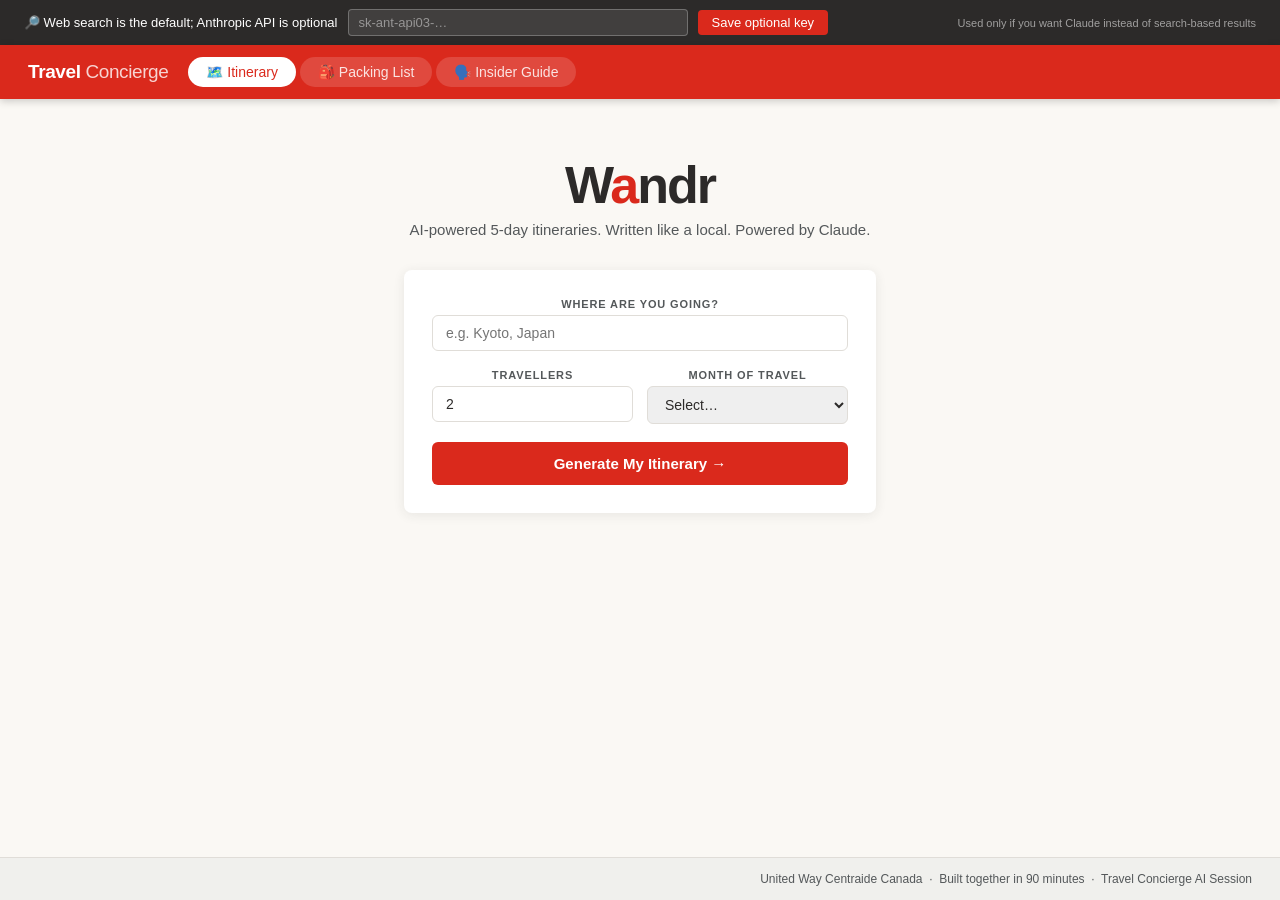
==== index.html @ 37e3bc41 "Add files via upload" ====
<!DOCTYPE html>
<html lang="en">
<head>
<meta charset="UTF-8">
<meta name="viewport" content="width=device-width, initial-scale=1.0">
<title>Travel Concierge MVP</title>
<style>
*,*::before,*::after{box-sizing:border-box;margin:0;padding:0}
:root{
  --red:#DA291C;--red-dk:#b8200f;--black:#2C2A29;--grey:#54585A;
  --grey-lt:#f0f0ed;--blue:#007CBA;--green:#45A041;--bg:#faf8f4;
  --shadow:0 2px 12px rgba(44,42,41,.09);--r:8px;
}
body{font-family:Arial,sans-serif;background:var(--bg);color:var(--black);min-height:100vh;display:flex;flex-direction:column}

/* ── API banner ── */
#api-banner{background:#2C2A29;color:#fff;padding:9px 24px;display:flex;align-items:center;gap:10px;font-size:13px;flex-wrap:wrap}
#api-banner input{flex:1;max-width:340px;padding:5px 10px;border:1px solid rgba(255,255,255,.25);border-radius:4px;background:rgba(255,255,255,.1);color:#fff;font-size:13px}
#api-banner input::placeholder{color:rgba(255,255,255,.45)}
#api-banner button{padding:5px 14px;background:var(--red);color:#fff;border:none;border-radius:4px;cursor:pointer;font-size:13px}
#api-key-status{font-size:12px}.ok{color:#4ade80}.err{color:#f87171}
.api-note{margin-left:auto;opacity:.55;font-size:11px}

/* ── Header / main nav ── */
header{background:var(--red);color:#fff;padding:0 28px;display:flex;align-items:center;gap:20px;height:54px;position:sticky;top:0;z-index:100;box-shadow:0 2px 8px rgba(0,0,0,.2)}
.logo{font-size:19px;font-weight:700;letter-spacing:-.4px;white-space:nowrap}
.logo span{font-weight:300;opacity:.8}
nav{display:flex;gap:4px;flex:1}
.tab-btn{padding:7px 18px;border:none;border-radius:18px;background:rgba(255,255,255,.15);color:rgba(255,255,255,.85);cursor:pointer;font-size:14px;font-family:Arial,sans-serif;font-weight:500;transition:background .15s,color .15s}
.tab-btn:hover{background:rgba(255,255,255,.25)}
.tab-btn.active{background:#fff;color:var(--red)}
main{flex:1}
.tab-panel{display:none}.tab-panel.active{display:block}

/* ── Shared form elements ── */
.form-card{background:#fff;border-radius:var(--r);padding:28px;box-shadow:var(--shadow)}
.f-row{margin-bottom:18px}
.f-row label,.f-lbl{display:block;font-weight:700;font-size:11px;text-transform:uppercase;letter-spacing:.08em;color:var(--grey);margin-bottom:5px}
.f-row input,.f-row select,input.fi,select.fi{width:100%;padding:9px 13px;border:1.5px solid #e0ddd8;border-radius:6px;font-size:14px;font-family:Arial,sans-serif;color:var(--black);outline:none;transition:border-color .15s}
.f-row input:focus,.f-row select:focus,input.fi:focus,select.fi:focus{border-color:var(--red)}
.f-inline{display:grid;grid-template-columns:1fr 1fr;gap:14px;margin-bottom:18px}
.btn-primary{width:100%;padding:13px;background:var(--red);color:#fff;border:none;border-radius:6px;font-size:15px;font-weight:700;font-family:Arial,sans-serif;cursor:pointer;transition:background .15s}
.btn-primary:hover{background:var(--red-dk)}.btn-primary:disabled{background:#ccc;cursor:not-allowed}
.btn-sec{padding:8px 16px;background:none;border:1.5px solid var(--red);color:var(--red);border-radius:6px;font-size:13px;font-family:Arial,sans-serif;cursor:pointer;font-weight:700;transition:all .15s}
.btn-sec:hover{background:var(--red);color:#fff}
.section-lbl{font-size:11px;font-weight:700;text-transform:uppercase;letter-spacing:.12em;color:var(--red);border-bottom:2px solid var(--red);padding-bottom:5px;margin:22px 0 14px}

/* loading / error */
.loading{display:flex;align-items:center;gap:12px;padding:36px 32px;color:var(--grey);font-size:15px}
.spinner{width:24px;height:24px;border:3px solid var(--grey-lt);border-top-color:var(--red);border-radius:50%;animation:spin .75s linear infinite;flex-shrink:0}
@keyframes spin{to{transform:rotate(360deg)}}
.err-box{border-left:4px solid var(--red);background:#fff5f5;border-radius:0 6px 6px 0;padding:14px 18px;color:var(--red);font-size:13px;margin:16px}

/* ══════════════════════
   TAB 1 – ITINERARY
══════════════════════ */
.wandr-land{max-width:520px;margin:56px auto;padding:0 24px;text-align:center}
.wandr-land h1{font-size:52px;font-weight:700;letter-spacing:-2px;margin-bottom:6px}
.wandr-land h1 span{color:var(--red)}
.wandr-land p{color:var(--grey);font-size:15px;margin-bottom:32px}

.res-header{background:var(--black);color:#fff;padding:28px 32px;text-align:center}
.res-header h2{font-size:34px;font-weight:700;margin-bottom:4px}
.res-header p{color:rgba(255,255,255,.65);font-size:14px}
.pills{display:flex;gap:8px;justify-content:center;margin-top:10px;flex-wrap:wrap}
.pill{padding:4px 12px;background:rgba(255,255,255,.15);border-radius:18px;font-size:12px;color:rgba(255,255,255,.85)}
.media-strip{display:grid;grid-template-columns:repeat(3,1fr);gap:10px;padding:16px 28px;background:#fff;border-bottom:1px solid var(--grey-lt)}
.media-card{position:relative;overflow:hidden;border-radius:12px;min-height:170px;background:#d7d3cb;box-shadow:var(--shadow)}
.media-card.tall{min-height:220px}
.media-card img{width:100%;height:100%;object-fit:cover;display:block;filter:saturate(1.03) contrast(1.02)}
.media-caption{position:absolute;left:0;right:0;bottom:0;padding:10px 12px;font-size:12px;font-weight:700;color:#fff;background:linear-gradient(180deg,transparent,rgba(0,0,0,.72))}
.pk-media{margin-bottom:16px;border-radius:var(--r);overflow:hidden;box-shadow:var(--shadow);background:#d7d3cb}
.pk-media img{width:100%;height:220px;object-fit:cover;display:block}
.pk-media .media-caption{position:static;background:var(--black);color:#fff}

.sub-nav{background:#fff;border-bottom:2px solid var(--grey-lt);padding:0 28px;display:flex;gap:0;overflow-x:auto}
.sub-btn{padding:13px 18px;border:none;border-bottom:3px solid transparent;background:none;color:var(--grey);font-size:13px;font-family:Arial,sans-serif;font-weight:500;cursor:pointer;transition:color .15s,border-color .15s;margin-bottom:-2px;white-space:nowrap}
.sub-btn:hover{color:var(--black)}.sub-btn.active{color:var(--red);border-bottom-color:var(--red);font-weight:700}
.sub-panel{display:none;padding:28px;max-width:880px;margin:0 auto}.sub-panel.active{display:block}

/* accordion */
.day-card{background:#fff;border-radius:var(--r);box-shadow:var(--shadow);margin-bottom:14px;overflow:hidden}
.day-hdr{padding:14px 18px;display:flex;align-items:center;gap:10px;cursor:pointer;background:#fff;border:none;width:100%;text-align:left;font-family:Arial,sans-serif}
.day-hdr:hover{background:var(--bg)}
.day-badge{background:var(--red);color:#fff;border-radius:18px;padding:2px 11px;font-size:11px;font-weight:700}
.day-title{font-size:15px;font-weight:700;flex:1}
.chevron{font-size:14px;color:var(--grey);transition:transform .2s}
.chevron.open{transform:rotate(180deg)}
.day-body{display:none;padding:0 18px 18px;border-top:1px solid var(--grey-lt)}.day-body.open{display:block}

.time-block{margin-top:14px}
.time-lbl{font-size:10px;font-weight:700;text-transform:uppercase;letter-spacing:.1em;color:var(--grey);margin-bottom:5px;display:flex;align-items:center;gap:6px}
.time-lbl::after{content:'';flex:1;height:1px;background:var(--grey-lt)}
.time-txt{font-size:13px;line-height:1.55}
.transport-tag{display:inline-block;background:#e8f4fb;color:var(--blue);font-size:11px;border-radius:4px;padding:1px 7px;margin-top:3px}

.gem-box{background:linear-gradient(135deg,#fff8e7,#fff3d0);border-left:4px solid #f59e0b;border-radius:0 6px 6px 0;padding:11px 14px;margin-top:14px;font-size:13px}
.gem-box strong{color:#92400e}

.rest-grid{display:grid;grid-template-columns:repeat(3,1fr);gap:8px;margin-top:14px}
.rest-card{background:var(--bg);border-radius:6px;padding:10px}
.rest-card .rname{font-weight:700;font-size:13px;margin-bottom:3px}
.rest-card a.rname{color:var(--black);text-decoration:none;display:block}
.rest-card a.rname:hover{color:var(--red);text-decoration:underline}
.act-link{color:inherit;text-decoration:none;border-bottom:1px dashed var(--grey)}
.act-link:hover{color:var(--red);border-bottom-color:var(--red)}
.src-link{display:inline-block;font-size:10px;color:var(--blue);margin-top:5px;text-decoration:none;opacity:.8}
.src-link:hover{opacity:1;text-decoration:underline}
.nbhd-link{color:inherit;text-decoration:none}
.nbhd-link:hover{color:var(--red)}
.sources-box{background:var(--grey-lt);border-radius:var(--r);padding:14px 18px;margin-top:18px}
.sources-box h4{font-size:10px;font-weight:700;text-transform:uppercase;letter-spacing:.08em;color:var(--grey);margin-bottom:8px}
.sources-box a{display:block;font-size:12px;color:var(--blue);text-decoration:none;padding:2px 0;white-space:nowrap;overflow:hidden;text-overflow:ellipsis}
.sources-box a:hover{text-decoration:underline}
.rest-card .rtag{color:var(--grey);font-size:11px}
.rest-card .rorder{color:var(--red);font-style:italic;font-size:11px;margin-top:3px}

/* checklist */
.cl-wrap{margin-top:14px}
.prog-bg{background:var(--grey-lt);border-radius:20px;height:7px;margin-bottom:3px}
.prog-bar{background:var(--red);border-radius:20px;height:100%;transition:width .3s}
.prog-lbl{font-size:11px;color:var(--grey);margin-bottom:8px}
.cl-item{display:flex;align-items:center;gap:8px;padding:4px 0;font-size:13px;cursor:pointer}
.cl-item input{accent-color:var(--red);width:14px;height:14px;cursor:pointer;flex-shrink:0}
.cl-item.done span{text-decoration:line-through;color:var(--grey)}

/* route */
.rt-stop{display:flex;gap:14px;margin-bottom:0}
.rt-left{display:flex;flex-direction:column;align-items:center;width:36px}
.rt-dot{width:11px;height:11px;border-radius:50%;background:var(--red);flex-shrink:0}
.rt-line{flex:1;width:2px;background:var(--grey-lt);margin:3px 0}
.rt-body{padding-bottom:18px;flex:1}
.rt-name{font-weight:700;font-size:14px}
.rt-tag{display:inline-flex;align-items:center;gap:4px;font-size:11px;color:var(--blue);background:#e8f4fb;border-radius:4px;padding:2px 7px;margin-top:3px}
.rt-time{font-size:11px;color:var(--grey);margin-top:2px}

/* map placeholder */
.map-ph{background:#e8ecf0;border-radius:var(--r);padding:40px 24px;text-align:center;color:var(--grey);min-height:280px;display:flex;flex-direction:column;align-items:center;justify-content:center;gap:10px}
.map-pins{display:flex;flex-wrap:wrap;gap:7px;justify-content:center;margin-top:14px}
.map-pin{background:#fff;border-radius:6px;padding:5px 11px;font-size:12px;display:flex;align-items:center;gap:5px;box-shadow:0 1px 4px rgba(0,0,0,.1)}
.pin-dot{width:9px;height:9px;border-radius:50%;flex-shrink:0}

/* health */
.h-table{width:100%;border-collapse:collapse;font-size:13px;margin-bottom:18px}
.h-table th{background:var(--black);color:#fff;padding:9px 13px;text-align:left;font-size:11px;text-transform:uppercase;letter-spacing:.07em}
.h-table td{padding:9px 13px;border-bottom:1px solid var(--grey-lt);vertical-align:top}
.h-table tr:nth-child(even) td{background:var(--bg)}
.pbadge{display:inline-block;padding:2px 8px;border-radius:4px;font-size:10px;font-weight:700;text-transform:uppercase}
.p-high{background:#fee2e2;color:var(--red)}.p-medium{background:#fef3c7;color:#92400e}.p-low{background:#dcfce7;color:#166534}
.em-grid{display:grid;grid-template-columns:repeat(3,1fr);gap:10px;margin-bottom:18px}
.em-card{background:#fff;border-radius:var(--r);padding:14px;text-align:center;box-shadow:var(--shadow)}
.em-label{font-size:10px;color:var(--grey);text-transform:uppercase;font-weight:700}
.em-val{font-size:20px;font-weight:700;color:var(--red);margin-top:4px}

/* ══════════════════════
   TAB 2 – PACKING LIST
══════════════════════ */
.pk-layout{display:grid;grid-template-columns:330px 1fr;min-height:calc(100vh - 96px)}
.pk-form{background:#fff;padding:28px 24px;border-right:1px solid var(--grey-lt);overflow-y:auto}
.pk-form h2{font-size:18px;font-weight:700;margin-bottom:22px}
.pk-out{padding:28px;overflow-y:auto;background:var(--bg)}

.chip-grp{display:flex;flex-wrap:wrap;gap:5px;margin-top:5px}
.chip{padding:5px 11px;border:1.5px solid #e0ddd8;border-radius:18px;font-size:12px;cursor:pointer;user-select:none;transition:all .15s;background:#fff;color:var(--black);font-family:Arial,sans-serif}
.chip:hover{border-color:var(--red)}.chip.on{background:var(--red);border-color:var(--red);color:#fff}

.tv-card{background:var(--bg);border-radius:6px;padding:12px;margin-top:8px;position:relative}
.tv-card h4{font-size:12px;font-weight:700;margin-bottom:8px}
.rm-tv{position:absolute;top:8px;right:8px;border:none;background:none;color:var(--grey);cursor:pointer;font-size:15px;line-height:1}
.rm-tv:hover{color:var(--red)}
.p-chips{display:flex;flex-wrap:wrap;gap:4px;margin-top:5px}
.pchip{padding:3px 8px;border:1px solid #e0ddd8;border-radius:12px;font-size:11px;cursor:pointer;background:#fff;font-family:Arial,sans-serif;transition:all .15s}
.pchip.on{background:#e8f4fb;border-color:var(--blue);color:var(--blue)}
.add-tv{width:100%;padding:8px;border:2px dashed #e0ddd8;border-radius:6px;background:none;color:var(--grey);font-size:13px;cursor:pointer;margin-top:8px;font-family:Arial,sans-serif;transition:all .15s}
.add-tv:hover{border-color:var(--red);color:var(--red)}

.pk-summ{background:var(--black);color:#fff;border-radius:var(--r);padding:14px 18px;margin-bottom:16px;font-size:13px}
.pk-actions{display:flex;gap:8px;margin-bottom:16px}

.cat-card{background:#fff;border-radius:var(--r);box-shadow:var(--shadow);margin-bottom:14px;overflow:hidden}
.cat-hdr{padding:11px 15px;background:var(--black);color:#fff;font-size:11px;font-weight:700;text-transform:uppercase;letter-spacing:.07em;display:flex;justify-content:space-between}
.cat-cnt{font-weight:400;opacity:.65}
.cat-body{padding:10px 15px}
.pk-item{display:flex;align-items:center;gap:8px;padding:5px 0;border-bottom:1px solid var(--grey-lt);font-size:13px;cursor:pointer}
.pk-item:last-child{border-bottom:none}
.pk-item input[type=checkbox]{accent-color:var(--red);width:14px;height:14px;cursor:pointer;flex-shrink:0}
.pk-item.done .il{text-decoration:line-through;color:var(--grey)}
.buy-badge{display:inline-block;background:#e8f4fb;color:var(--blue);font-size:10px;border-radius:4px;padding:1px 5px;margin-left:auto;flex-shrink:0}

.df-card{background:linear-gradient(135deg,#fff8e7,#fff3d0);border:1px solid #fbbf24;border-radius:var(--r);padding:18px;margin-bottom:14px}
.df-card h3{color:#92400e;font-size:13px;margin-bottom:10px}
.exp-area{margin-top:18px}
.exp-area textarea{width:100%;padding:12px;border:1px solid #e0ddd8;border-radius:6px;font-family:'Courier New',monospace;font-size:11px;color:var(--black);resize:vertical;min-height:180px;background:var(--bg)}

/* ══════════════════════
   TAB 3 – INSIDER GUIDE
══════════════════════ */
.ins-layout{display:grid;grid-template-columns:300px 1fr;min-height:calc(100vh - 96px)}
.ins-form{background:#fff;padding:28px 22px;border-right:1px solid var(--grey-lt)}
.ins-form h2{font-size:18px;font-weight:700;margin-bottom:20px}
.ins-out{padding:28px;background:var(--bg);overflow-y:auto}

.slider-wrap{margin-bottom:18px}
.slider-wrap label{display:block;font-weight:700;font-size:11px;text-transform:uppercase;letter-spacing:.08em;color:var(--grey);margin-bottom:7px}
.slider-wrap input[type=range]{width:100%;accent-color:var(--red)}
.slider-val{font-size:13px;color:var(--grey);margin-top:3px}

.g-hdr{background:var(--black);color:#fff;border-radius:var(--r) var(--r) 0 0;padding:18px 22px}
.g-hdr h2{font-size:26px;font-weight:700;margin-bottom:7px}
.g-body{background:#fff;border-radius:0 0 var(--r) var(--r);padding:22px;margin-bottom:18px}
.ins-media{display:grid;grid-template-columns:1.15fr .85fr;gap:10px;padding:0 22px 18px;background:var(--black)}
.ins-media .media-card{min-height:140px;box-shadow:none}

.nbhd-card{background:var(--bg);border-left:4px solid var(--red);border-radius:0 6px 6px 0;padding:13px 15px;margin-bottom:10px}
.nbhd-card h4{font-weight:700;font-size:14px;margin-bottom:3px}
.nbhd-card p{font-size:13px;color:var(--grey);line-height:1.5}

.tip-row{display:flex;gap:11px;align-items:flex-start;padding:9px 0;border-bottom:1px solid var(--grey-lt)}
.tip-row:last-child{border-bottom:none}
.tip-num{width:26px;height:26px;background:var(--blue);color:#fff;border-radius:50%;display:flex;align-items:center;justify-content:center;font-size:12px;font-weight:700;flex-shrink:0}
.tip-txt{font-size:13px;line-height:1.5;padding-top:3px}

.dd-grid{display:grid;grid-template-columns:1fr 1fr;gap:14px}
.do-card{background:var(--bg);border-left:4px solid var(--green);border-radius:0 6px 6px 0;padding:14px}
.dont-card{background:var(--bg);border-left:4px solid var(--red);border-radius:0 6px 6px 0;padding:14px}
.do-card h4{color:var(--green);font-size:11px;font-weight:700;text-transform:uppercase;margin-bottom:8px}
.dont-card h4{color:var(--red);font-size:11px;font-weight:700;text-transform:uppercase;margin-bottom:8px}
.do-card li,.dont-card li{font-size:13px;color:var(--black);line-height:1.5;margin-bottom:6px;padding-left:16px;position:relative;list-style:none}
.do-card li::before{content:'✓';position:absolute;left:0;color:var(--green);font-weight:700}
.dont-card li::before{content:'✕';position:absolute;left:0;color:var(--red);font-weight:700}

.ph-table{width:100%;border-collapse:collapse;font-size:13px}
.ph-table thead tr{background:var(--black);color:#fff}
.ph-table th{padding:9px 13px;text-align:left}
.ph-table td{padding:9px 13px;border-bottom:1px solid var(--grey-lt)}
.ph-table tr:nth-child(even) td{background:var(--bg)}
.ph-phrase{font-weight:700}.ph-pron{color:var(--blue);font-style:italic}

.side-cards{display:grid;grid-template-columns:1fr 1fr;gap:14px}
.me-card,.rain-card{background:#fff;border-top:4px solid var(--red);border-radius:0 0 var(--r) var(--r);padding:18px}
.me-card h4,.rain-card h4{font-size:10px;font-weight:700;text-transform:uppercase;color:var(--red);margin-bottom:6px;letter-spacing:.08em}
.me-card h3,.rain-card h3{font-size:15px;font-weight:700;margin-bottom:5px}
.me-card p,.rain-card p{font-size:13px;color:var(--grey);line-height:1.5}

.secret-box{background:linear-gradient(135deg,#fff8e7,#fff3d0);border:2px solid #f59e0b;border-radius:var(--r);padding:18px 22px;margin-bottom:18px}
.secret-box h3{color:#92400e;font-size:12px;font-weight:700;text-transform:uppercase;letter-spacing:.08em;margin-bottom:6px}
.secret-box p{font-size:14px;color:var(--black);line-height:1.5;font-style:italic}

/* ── Footer ── */
footer{background:var(--grey-lt);padding:14px 28px;text-align:right;font-size:12px;color:var(--grey);border-top:1px solid #e0ddd8}

/* ── Print ── */
@media print{
  header,#api-banner,.sub-nav,.pk-form,.ins-form{display:none!important}
  .pk-layout,.ins-layout{display:block}
  .tab-panel{display:block!important}.day-body{display:block!important}
}
@media(max-width:720px){
  .pk-layout,.ins-layout{grid-template-columns:1fr}
  .rest-grid,.dd-grid,.side-cards{grid-template-columns:1fr}
  .f-inline{grid-template-columns:1fr}
}
</style>
</head>
<body>

<!-- API / search banner -->
<div id="api-banner">
  <span>🔎 Web search is the default; Anthropic API is optional</span>
  <input type="password" id="ak-input" placeholder="sk-ant-api03-…" autocomplete="off">
  <button onclick="saveKey()">Save optional key</button>
  <span id="ak-status"></span>
  <span class="api-note">Used only if you want Claude instead of search-based results</span>
</div>

<!-- Header -->
<header>
  <div class="logo">Travel <span>Concierge</span></div>
  <nav>
    <button class="tab-btn active" onclick="switchTab('itin',this)">🗺️ Itinerary</button>
    <button class="tab-btn" onclick="switchTab('pack',this)">🎒 Packing List</button>
    <button class="tab-btn" onclick="switchTab('ins',this)">🗣️ Insider Guide</button>
  </nav>
</header>

<main>
<!-- ══════════ TAB 1: ITINERARY ══════════ -->
<div id="tab-itin" class="tab-panel active">

  <div id="wandr-land" class="wandr-land">
    <h1>W<span>a</span>ndr</h1>
    <p>AI-powered 5-day itineraries. Written like a local. Powered by Claude.</p>
    <div class="form-card">
      <div class="f-row"><label>Where are you going?</label>
        <input class="fi" type="text" id="it-dest" placeholder="e.g. Kyoto, Japan"></div>
      <div class="f-inline">
        <div class="f-row" style="margin:0"><label>Travellers</label>
          <input class="fi" type="number" id="it-pax" value="2" min="1" max="20"></div>
        <div class="f-row" style="margin:0"><label>Month of travel</label>
          <select class="fi" id="it-month">
            <option value="">Select…</option>
            <option>January</option><option>February</option><option>March</option>
            <option>April</option><option>May</option><option>June</option>
            <option>July</option><option>August</option><option>September</option>
            <option>October</option><option>November</option><option>December</option>
          </select></div>
      </div>
      <button class="btn-primary" onclick="genItinerary()">Generate My Itinerary →</button>
    </div>
  </div>

  <div id="it-load" class="loading" style="display:none">
    <div class="spinner"></div>Asking a local… building your 5-day itinerary
  </div>
  <div id="it-err" class="err-box" style="display:none"></div>

  <div id="it-res" style="display:none">
    <div class="res-header">
      <h2 id="it-dest-h"></h2>
      <p id="it-tagline"></p>
      <div class="pills">
        <span class="pill" id="it-pax-p"></span>
        <span class="pill" id="it-mo-p"></span>
      </div>
    </div>
    <div id="it-media"></div>
    <div class="sub-nav">
      <button class="sub-btn active" onclick="subTab('byday',this)">📅 By Day</button>
      <button class="sub-btn" onclick="subTab('route',this)">🛣️ Route</button>
      <button class="sub-btn" onclick="subTab('map',this)">🗺️ Map</button>
      <button class="sub-btn" onclick="subTab('health',this)">🏥 Health & Safety</button>
      <button class="sub-btn" style="margin-left:auto;color:var(--grey)" onclick="resetItinerary()">← New search</button>
    </div>
    <div id="sub-byday" class="sub-panel active"><div id="days-wrap"></div></div>
    <div id="sub-route" class="sub-panel"><div id="route-wrap"></div></div>
    <div id="sub-map" class="sub-panel">
      <div class="map-ph">
        <div style="font-size:44px">🗺️</div>
        <strong style="color:var(--black);font-size:15px">Journey Map — all stops</strong>
        <span>Each pin represents a location in your itinerary</span>
        <div class="map-pins" id="map-pins"></div>
      </div>
    </div>
    <div id="sub-health" class="sub-panel"><div id="health-wrap"></div></div>
  </div>
</div>

<!-- ══════════ TAB 2: PACKING LIST ══════════ -->
<div id="tab-pack" class="tab-panel">
  <div class="pk-layout">
    <div class="pk-form">
      <h2>🎒 Packing List</h2>
      <div class="f-row"><label>Destination</label>
        <input class="fi" type="text" id="pk-dest" placeholder="Where are you going?"></div>
      <div class="f-inline">
        <div class="f-row" style="margin:0"><label>Days</label>
          <input class="fi" type="number" id="pk-days" value="7" min="1" max="60"></div>
        <div class="f-row" style="margin:0"><label>Month</label>
          <select class="fi" id="pk-month" onchange="autoClimate()">
            <option value="0">January</option><option value="1">February</option>
            <option value="2">March</option><option value="3">April</option>
            <option value="4">May</option><option value="5" selected>June</option>
            <option value="6">July</option><option value="7">August</option>
            <option value="8">September</option><option value="9">October</option>
            <option value="10">November</option><option value="11">December</option>
          </select></div>
      </div>
      <div class="f-row"><label>Region</label>
        <select class="fi" id="pk-region" onchange="autoClimate()">
          <option value="">Unknown</option>
          <option value="n_temperate">Northern Temperate</option>
          <option value="s_temperate">Southern Temperate</option>
          <option value="tropical">Tropical</option>
          <option value="arid">Arid / Desert</option>
          <option value="alpine">Alpine / Mountain</option>
        </select></div>
      <div class="f-row"><label>Climate <small id="cl-auto" style="color:var(--blue);font-weight:400"></small></label>
        <select class="fi" id="pk-climate" onchange="climManual=true;document.getElementById('cl-auto').textContent='(manual)'">
          <option value="mild">Mild</option><option value="hot">Hot</option>
          <option value="warm">Warm</option><option value="cold">Cold</option>
          <option value="variable">Variable</option>
        </select></div>
      <div class="f-inline">
        <div class="f-row" style="margin:0"><label>Travel Mode</label>
          <select class="fi" id="pk-mode">
            <option value="fly_checked">Fly — checked bag</option>
            <option value="fly_carry">Fly — carry-on only</option>
            <option value="train">Train</option>
            <option value="drive">Drive</option>
          </select></div>
        <div class="f-row" style="margin:0"><label>Budget</label>
          <select class="fi" id="pk-tier">
            <option value="backpacker">Backpacker</option>
            <option value="midrange" selected>Mid-range</option>
            <option value="luxury">Luxury</option>
          </select></div>
      </div>
      <div class="f-row"><label>Laundry access?</label>
        <select class="fi" id="pk-laundry"><option value="no">No</option><option value="yes">Yes</option></select></div>
      <div class="f-row"><label>Activities</label>
        <div class="chip-grp" id="act-chips"></div>
        <div id="fc-row" style="display:none;margin-top:7px">
          <label style="font-size:12px;display:flex;align-items:center;gap:6px;cursor:pointer;font-weight:400;color:var(--grey)">
            <input type="checkbox" id="fc-cb" style="accent-color:var(--red)"> Formal concert (opera/black-tie)
          </label></div></div>
      <div class="f-row"><label>Travellers</label>
        <div id="tv-profiles"></div>
        <button class="add-tv" onclick="addTv()">+ Add traveller</button></div>
      <button class="btn-primary" onclick="genPacking()">Generate Packing List</button>
    </div>

    <div class="pk-out">
      <div id="pk-empty" style="text-align:center;padding:72px 20px;color:var(--grey)">
        <div style="font-size:44px;margin-bottom:14px">🎒</div>
        <div style="font-size:15px;font-weight:700;color:var(--black);margin-bottom:6px">Your list will appear here</div>
        Fill in trip details and click Generate.
      </div>
      <div id="pk-res" style="display:none">
        <div id="pk-media"></div>
        <div class="pk-summ" id="pk-summ"></div>
        <div class="pk-actions">
          <button class="btn-sec" onclick="resetPacking()">↺ Reset checks</button>
          <button class="btn-sec" onclick="copyBrief()">📋 Copy for brief</button>
        </div>
        <div id="pk-df"></div>
        <div id="pk-tv-out"></div>
        <div class="section-lbl">Shared items</div>
        <div id="pk-sh-out"></div>
        <div class="exp-area">
          <div class="section-lbl">Export text</div>
          <textarea id="pk-export" readonly></textarea>
        </div>
      </div>
    </div>
  </div>
</div>

<!-- ══════════ TAB 3: INSIDER GUIDE ══════════ -->
<div id="tab-ins" class="tab-panel">
  <div class="ins-layout">
    <div class="ins-form">
      <h2>🗣️ Insider Guide</h2>
      <div class="f-row"><label>City</label>
        <input class="fi" type="text" id="ins-city" placeholder="e.g. Lisbon"></div>
      <div class="f-row"><label>What kind of traveller are you?</label>
        <select class="fi" id="ins-type">
          <option>Food-obsessed</option><option>Culture & history</option>
          <option>Outdoorsy & active</option><option>Nightlife & social</option>
          <option>Slow travel & local life</option><option>Art & design</option>
          <option>Budget backpacker</option>
        </select></div>
      <div class="f-row"><label>How long are you staying?</label>
        <select class="fi" id="ins-stay">
          <option>Weekend / 2 days</option><option>3–4 days</option>
          <option selected>About a week</option><option>Two weeks</option>
          <option>A month or more</option>
        </select></div>
      <div class="slider-wrap">
        <label>Max distance from city centre</label>
        <input type="range" id="ins-rad" min="1" max="50" value="15"
          oninput="document.getElementById('rad-val').textContent=this.value+' km'">
        <div class="slider-val" id="rad-val">15 km</div>
      </div>
      <button class="btn-primary" onclick="genInsider()">Get Insider Guide</button>
    </div>

    <div class="ins-out">
      <div id="ins-empty" style="text-align:center;padding:72px 20px;color:var(--grey)">
        <div style="font-size:44px;margin-bottom:14px">🗣️</div>
        <div style="font-size:15px;font-weight:700;color:var(--black);margin-bottom:6px">Your guide will appear here</div>
        Enter a city and click Get Insider Guide.
      </div>
      <div id="ins-load" class="loading" style="display:none">
        <div class="spinner"></div>Asking a local…
      </div>
      <div id="ins-err" class="err-box" style="display:none"></div>
      <div id="ins-res" style="display:none"></div>
    </div>
  </div>
</div>
</main>

<footer>United Way Centraide Canada &nbsp;·&nbsp; Built together in 90 minutes &nbsp;·&nbsp; Travel Concierge AI Session</footer>

<script>
// ═══════════════════════════
// STATE
// ═══════════════════════════
let apiKey = sessionStorage.getItem('tc_key') || '';
let itinData = null;
let climManual = false;
let regionManual = false;
let packingStyleHint = '';
let packingClimateHint = '';
let travelers = [{id:1,name:'',type:'adult',personal:new Set()}];
let nextId = 2;
const acts = new Set();
const ACTS = ['City sightseeing','Beach / swimming','Hiking / outdoors','Cycling',
  'Family visit','Art / museums','Music / concert','Fine dining',
  'Nightlife','Business / meetings','Skiing / snow','Photography'];
const PERS = ['Menstrual products','Shaving / grooming kit','Makeup',
  'Contact lenses & solution','Hair styling tools','Specific skincare routine'];
const MONTHS = ['January','February','March','April','May','June',
  'July','August','September','October','November','December'];
const MONTHS_S = ['Jan','Feb','Mar','Apr','May','Jun','Jul','Aug','Sep','Oct','Nov','Dec'];
const DAY_COLORS = ['#DA291C','#007CBA','#45A041','#f59e0b','#8b5cf6'];

// ═══════════════════════════
// API KEY
// ═══════════════════════════
function saveKey(){
  const v=document.getElementById('ak-input').value.trim();
  if(!v)return;
  apiKey=v; sessionStorage.setItem('tc_key',v);
  showKeyStatus('✓ Saved','ok');
}
function showKeyStatus(msg,cls){
  const el=document.getElementById('ak-status');
  el.textContent=msg; el.className=cls;
}
if(apiKey){
  document.getElementById('ak-input').value=apiKey;
  showKeyStatus('✓ Ready','ok');
}

// ═══════════════════════════
// TAB SWITCHING
// ═══════════════════════════
function switchTab(id,btn){
  document.querySelectorAll('.tab-panel').forEach(p=>p.classList.remove('active'));
  document.querySelectorAll('.tab-btn').forEach(b=>b.classList.remove('active'));
  document.getElementById('tab-'+id).classList.add('active');
  btn.classList.add('active');
}
function subTab(id,btn){
  document.querySelectorAll('.sub-panel').forEach(p=>p.classList.remove('active'));
  document.querySelectorAll('.sub-btn').forEach(b=>b.classList.remove('active'));
  document.getElementById('sub-'+id).classList.add('active');
  btn.classList.add('active');
}

// ═══════════════════════════
// WEB SEARCH / CLAUDE
// ═══════════════════════════
function cleanText(s){
  return String(s||'')
    .replace(/!\[[^\]]*\]\([^)]*\)/g,'')
    .replace(/\[([^\]]*)\]\(([^)]+)\)/g,'$1')
    .replace(/https?:\/\/\S+/g,'')
    .replace(/\b(?:www\.)?[A-Za-z0-9.-]+\.[A-Za-z]{2,}(?:\/\S*)?/g,'')
    .replace(/\s+/g,' ')
    .trim();
}
function uniq(arr){
  return [...new Set((arr||[]).filter(Boolean))];
}
function splitQueryResultBlocks(md){
  const lines=String(md||'').split(/\r?\n/);
  const blocks=[];
  let current=null;
  lines.forEach(line=>{
    if(/^##\s+\[/.test(line)){
      if(current) blocks.push(current);
      const match=line.match(/^##\s+\[([^\]]+)\]\(([^)]+)\)/);
      current={title:cleanText(match?match[1]:line.replace(/^##\s+/,'')), url:match?match[2]:'', lines:[]};
    }else if(current){
      current.lines.push(line);
    }
  });
  if(current) blocks.push(current);
  return blocks;
}
async function searchWeb(query){
  const url='https://r.jina.ai/http://html.duckduckgo.com/html/?q='+encodeURIComponent(query);
  const r=await fetch(url);
  if(!r.ok) throw new Error('Web search failed: '+r.status);
  return await r.text();
}
function extractSearchResults(md,limit=5){
  return splitQueryResultBlocks(md).slice(0,limit).map(block=>{
    const lines=block.lines.map(cleanText).filter(Boolean);
    const snippet=lines.filter(line=>line && !/^Ad$/i.test(line) && !/^Viewing ads/i.test(line) && !/^\[.*\]\(.*\)$/.test(line) && !/^https?:\/\//i.test(line) && !/^\d{4}-\d{2}-\d{2}T/.test(line)).join(' ');
    return {title:cleanText(block.title.replace(/\s+at DuckDuckGo$/i,'')), snippet:cleanText(snippet), url:block.url||''};
  }).filter(item=>item.title);
}
function pickFallback(list,index,fallback){
  return list[index%list.length]||fallback;
}
function briefSearchText(text, fallback){
  const cleaned=cleanText(text);
  if(!cleaned) return fallback;
  const sentence=cleaned.split(/(?<=[.!?])\s+/)[0] || cleaned;
  return sentence.length>160 ? sentence.slice(0,157)+'...' : sentence;
}
const imageCache=new Map();
function fallbackImage(query,width=1200,height=800){
  return `https://picsum.photos/seed/${encodeURIComponent(String(query||'').replace(/\s+/g,'_'))}/${width}/${height}`;
}
async function resolveImage(query){
  const key=String(query||'').trim().toLowerCase();
  if(imageCache.has(key)) return imageCache.get(key);
  const api=`https://en.wikipedia.org/w/api.php?action=query&generator=search&gsrsearch=${encodeURIComponent(query)}&gsrlimit=5&prop=pageimages&piprop=thumbnail&pithumbsize=1200&format=json&origin=*`;
  try{
    const r=await fetch(api);
    if(r.ok){
      const d=await r.json();
      const pages=Object.values(d.query?.pages||{});
      const thumb=pages.find(p=>p.thumbnail?.source)?.thumbnail?.source;
      const img=thumb||fallbackImage(query);
      imageCache.set(key,img);
      return img;
    }
  }catch(e){}
  const fallback=fallbackImage(query);
  imageCache.set(key,fallback);
  return fallback;
}
async function hydrateImages(root){
  if(!root) return;
  const imgs=[...root.querySelectorAll('img[data-query]')];
  await Promise.all(imgs.map(async img=>{
    const src=await resolveImage(img.dataset.query||img.alt||'travel');
    img.src=src;
  }));
}
function imageCard(query,caption,klass=''){
  const seed=fallbackImage(query);
  return `<div class="media-card ${klass}"><img data-query="${String(query||'').replace(/"/g,'&quot;')}" src="${seed}" alt="${caption}"><div class="media-caption">${caption}</div></div>`;
}
function extractPlaceCandidates(results, dest){
  const genericWords=new Set(['Guide','Travel','Traveling','Tour','Tours','Tourist','Things','Thing','Best','Top','Must','See','Visit','Visits','Attractions','Attraction','Places','Place','Official','City','Japan','Bucket','List','Food','Local','Neighborhood','Neighborhoods','District','Guidebook','Tips','How','To','Do','In','The','And','For','What','Where','Sightseeing','Booking','Cancellation','Explore','Experiences','Enjoy','Free','Reserve','Area','Areas','Guide.','Guide,']);
  const anchorNames=['Fushimi Inari Taisha','Kinkaku-ji','Kiyomizu-dera','Arashiyama','Gion','Nishiki Market','Nijo Castle','Philosopher\'s Path'];
  const sourceTexts=uniq((results||[]).flatMap(r=>[r.title,r.snippet]).filter(Boolean));
  const candidates=[];
  const addCandidate=(value)=>{
    const text=cleanText(value)
      .replace(/^best\s+/i,'')
      .replace(/^kyoto\s+/i,'')
      .replace(/\s+guide.*$/i,'')
      .replace(/\s+travel.*$/i,'')
      .replace(/\s+attractions.*$/i,'')
      .replace(/\s+ideas.*$/i,'')
      .trim();
    if(!text) return;
    const words=text.split(/\s+/).filter(Boolean);
    if(words.length<1 || words.length>6) return;
    if(words.every(word=>genericWords.has(word.replace(/[^A-Za-z-]/g,'')))) return;
    if(!/[A-Z]/.test(text) && !/[A-Za-z]-[A-Za-z]/.test(text) && !/\b(?:Taisha|Shrine|Temple|Market|Garden|Castle|Forest|Gate|Gates|District|Park|Street|Alley|Station|Palace|River|Museum|Viewpoint|Onsen|Bamboo|Inari|Gion|Arashiyama|Kinkaku-ji|Kiyomizu-dera)\b/i.test(text)) return;
    if(!/[A-Za-z]/.test(text)) return;
    if(text.toLowerCase().includes(dest.toLowerCase()) && words.length<=2) return;
    if(!candidates.includes(text)) candidates.push(text);
  };
  sourceTexts.forEach(text=>{
    anchorNames.forEach(anchor=>{ if(text.includes(anchor) || text.includes(anchor.replace(/\\'/g,"'"))) addCandidate(anchor); });
    const phraseMatches=text.match(/(?:\b[A-Z][A-Za-z0-9'’-]*(?:-[A-Za-z0-9'’-]+)?(?:\s+[A-Z][A-Za-z0-9'’-]*(?:-[A-Za-z0-9'’-]+)?){0,5})/g) || [];
    phraseMatches.forEach(addCandidate);
    text.split(/[;,|/]/).forEach(addCandidate);
    const landmarkMatches=text.match(/(?:[A-Z][A-Za-z0-9'’-]*(?:\s+[A-Z][A-Za-z0-9'’-]*){0,4}\s+(?:Taisha|Shrine|Temple|Market|Garden|Castle|Forest|Gate|Gates|District|Park|Street|Alley|Station|Palace|River|Museum|Viewpoint|Onsen|Bamboo|Inari|Gion|Arashiyama|Kinkaku-ji|Kiyomizu-dera))/g) || [];
    landmarkMatches.forEach(addCandidate);
    ['including','such as','like','features','with'].forEach(marker=>{
      const regex=new RegExp(marker+'\s+([^.!?]+)','ig');
      let match;
      while((match=regex.exec(text))){
        match[1].split(/,| and /i).forEach(addCandidate);
      }
    });
  });
  return candidates.filter(item=>!genericWords.has(item)).slice(0,20);
}
function extractPhraseRows(results){
  const combined=(results||[]).map(r=>(r.snippet||'')+' '+(r.title||'')).join(' ');
  const found=[],seen=new Set();
  const re=/([A-Za-zÀ-ÖØ-öø-ÿ][A-Za-zÀ-ÖØ-öø-ÿ\s'!?,]{1,28}?)\s*\(([^)]{3,50})\)/g;
  let m;
  while((m=re.exec(combined))!==null){
    const phrase=m[1].trim().replace(/\s+/g,' ');
    const meaning=m[2].trim();
    if(phrase.length<2||phrase.length>30)continue;
    if(!/[a-zA-ZÀ-ÿ]/.test(phrase))continue;
    if(seen.has(phrase.toLowerCase()))continue;
    seen.add(phrase.toLowerCase());
    found.push({phrase,pronunciation:phrase.toLowerCase(),meaning});
    if(found.length>=5)break;
  }
  return found;
}
function extractDosDonts(results){
  const dos=[],donts=[];
  for(const r of(results||[])){
    const text=cleanText(r.snippet||'');
    const sentences=text.split(/(?<=[.!?])\s+/).map(s=>s.trim()).filter(s=>s.length>20&&s.length<200);
    for(const s of sentences){
      if(/^(don'?t|never|avoid|do not)/i.test(s)){if(donts.length<4)donts.push(s);}
      else if(donts.length<4&&/\b(don'?t|never|avoid)\b/i.test(s)){donts.push(s);}
      else if(dos.length<4){dos.push(s);}
      if(dos.length>=4&&donts.length>=4)break;
    }
    if(dos.length>=4&&donts.length>=4)break;
  }
  return{dos,donts};
}
async function buildSearchItinerary(dest,pax,mo){
  const [attractionsMd, neighborhoodsMd, foodMd, dayTripsMd, weatherMd] = await Promise.all([
    searchWeb(`${dest} must see attractions travel guide`),
    searchWeb(`${dest} neighborhoods local guide`),
    searchWeb(`${dest} best restaurants local food travel guide`),
    searchWeb(`${dest} day trips travel guide`),
    searchWeb(`${dest} weather travel ${mo}`)
  ]);
  const attractionResults=extractSearchResults(attractionsMd,8);
  const neighborhoodResults=extractSearchResults(neighborhoodsMd,8);
  const foodResults=extractSearchResults(foodMd,8);
  const dayTripResults=extractSearchResults(dayTripsMd,8);
  const weatherResults=extractSearchResults(weatherMd,4);
  const placeCandidates=extractPlaceCandidates([...attractionResults, ...neighborhoodResults, ...foodResults, ...dayTripResults], dest);
  const titles=uniq([
    ...attractionResults.map(r=>r.title),
    ...neighborhoodResults.map(r=>r.title),
    ...foodResults.map(r=>r.title),
    ...dayTripResults.map(r=>r.title)
  ]);
  const snippets=uniq([
    ...attractionResults.map(r=>r.snippet),
    ...neighborhoodResults.map(r=>r.snippet),
    ...foodResults.map(r=>r.snippet),
    ...dayTripResults.map(r=>r.snippet)
  ]);
  const mealSeeds=uniq(foodResults.flatMap(r=>r.title.split(' - ').map(s=>cleanText(s)))).slice(0,12);
  const safeSnippet=pickFallback(snippets,0,`${dest} has plenty to do in ${mo}.`);
  const dayThemes=[
    'Arrival and first-look neighborhoods',
    'Iconic landmarks and classic views',
    'Markets, museums, and local food',
    'A slower local day with a side trip',
    'One final neighborhood and a memorable dinner'
  ];
  return {
    destination:dest,
    tagline:`A practical five-day plan for ${dest} built from live web search results and local highlights.`,
    days:[1,2,3,4,5].map(day=>{
      const theme=dayThemes[day-1];
      const focus=pickFallback(placeCandidates,day-1,pickFallback(titles,day-1,`${dest} highlights`));
      const extra=pickFallback(snippets,day-1,safeSnippet);
      const morningSpot=pickFallback(placeCandidates,day-1,pickFallback(attractionResults,day-1,{title:`${dest} central sights`}).title);
      const neighborhoodSpot=pickFallback(placeCandidates,day+2,pickFallback(neighborhoodResults,day-1,{title:focus}).title);
      const eveningSpot=pickFallback(placeCandidates,day+4,pickFallback(foodResults,day-1,{title:`${dest} dinner`}).title);
      const morningSnippet=briefSearchText(pickFallback(attractionResults,day-1,{snippet:''}).snippet,`${morningSpot} is one of ${dest}'s most-visited spots — start early to beat the crowds.`);
      const afternoonSnippet=briefSearchText(pickFallback(neighborhoodResults,day-1,{snippet:''}).snippet,`${neighborhoodSpot} has a strong local character, ideal for the afternoon stretch.`);
      const eveningSnippet=briefSearchText(pickFallback(foodResults,day-1,{snippet:''}).snippet,`${dest} dining is best in the early evening before peak hours — reservations recommended for busy spots.`);
      const mapsQ=name=>`https://www.google.com/maps/search/?api=1&query=${encodeURIComponent(name+' '+dest)}`;
      return {
        day,
        title:theme,
        morning:{activity:morningSpot,details:morningSnippet,link:mapsQ(morningSpot),source:pickFallback(attractionResults,day-1,{url:''}).url,transport:day===1?'taxi':'walk',travel_time:day===1?'~20 min':'~15 min'},
        afternoon:{activity:neighborhoodSpot,details:afternoonSnippet,link:mapsQ(neighborhoodSpot),source:pickFallback(neighborhoodResults,day-1,{url:''}).url,transport:'walk/metro/taxi',travel_time:'~25 min'},
        evening:{activity:eveningSpot,details:eveningSnippet,link:mapsQ(eveningSpot),source:pickFallback(foodResults,day-1,{url:''}).url,transport:'walk/taxi',travel_time:'~20 min'},
        hidden_gem:`The blocks just off ${pickFallback(placeCandidates,0,pickFallback(titles,0,dest))} usually have quieter cafés, smaller shops, and fewer tourists — worth a short detour before heading back.`,
        restaurants:[
          {name:pickFallback(mealSeeds,(day-1)*3,`${dest} local favorite`),cuisine:'local',price:'$$',dietary:'Check menu online',distance:'10 min walk',order:'Ask for the house specialty'},
          {name:pickFallback(mealSeeds,(day-1)*3+1,`${dest} casual lunch`),cuisine:'casual',price:'$',dietary:'Vegetarian-friendly options vary',distance:'15 min walk',order:'Lunch set or regional classic'},
          {name:pickFallback(mealSeeds,(day-1)*3+2,`${dest} dinner spot`),cuisine:'evening dining',price:'$$$',dietary:'Check ahead for dietary needs',distance:'20 min walk',order:'Chef recommendation'}
        ],
        highlight_meal:`${pickFallback(mealSeeds,0,dest)} — order the house special and ask staff what locals actually eat here.`,
        checklist:['Download offline maps','Save the main sights','Check opening hours','Keep one flexible slot','Have a backup meal plan']
      };
    }),
    health_safety:{
      vaccinations:[{name:'Check destination-specific guidance',priority:'medium'}],
      elevation:'Verify elevation changes if the destination is mountainous or at altitude.',
      wildlife:[{risk:'Look up local weather, insects, and transit safety notes before you go.',danger:'low'}],
      weather:briefSearchText(weatherResults[0]?.snippet, `Search the latest month-specific weather for ${dest} in ${mo} before you pack, because conditions can shift quickly.`),
      emergency:{police:'Local emergency number',ambulance:'Local emergency number',embassy_tip:'Search your embassy or consulate location before departure'}
    }
  };
}
async function buildSearchInsider(city,type,stay,rad){
  const [neighborhoodsMd, tipsMd, phrasesMd, foodMd, rainMd] = await Promise.all([
    searchWeb(`${city} neighborhoods local guide`),
    searchWeb(`${city} local travel tips etiquette`),
    searchWeb(`${city} common phrases local language`),
    searchWeb(`${city} must eat dish local food`),
    searchWeb(`${city} rainy day activities`)
  ]);
  const neighborhoodResults=extractSearchResults(neighborhoodsMd,8);
  const tipsResults=extractSearchResults(tipsMd,8);
  const phrasesResults=extractSearchResults(phrasesMd,8);
  const foodResults=extractSearchResults(foodMd,8);
  const rainResults=extractSearchResults(rainMd,8);
  const placeCandidates=extractPlaceCandidates([...neighborhoodResults, ...foodResults, ...rainResults], city);
  const titles=uniq([...neighborhoodResults.map(r=>r.title), ...foodResults.map(r=>r.title), ...rainResults.map(r=>r.title)]);
  const snippets=uniq([...tipsResults.map(r=>r.snippet), ...rainResults.map(r=>r.snippet)]);
  const{dos:_dos,donts:_donts}=extractDosDonts(tipsResults);
  const phraseRows=extractPhraseRows(phrasesResults);
  const foodTitles=uniq(foodResults.flatMap(r=>r.title.split(/\s*[-:]\s*/).map(s=>cleanText(s)))).filter(s=>s.length>3&&s.length<40).slice(0,6);
  const tipObjects=tipsResults.slice(0,5).map(r=>({text:briefSearchText(r.snippet,r.title),url:r.url||''})).filter(t=>t.text&&t.text.length>15).slice(0,5);
  const realTips=tipObjects.map(t=>t.text);
  const tipSources=tipObjects.map(t=>t.url);
  const allSources=uniq([...neighborhoodResults,...tipsResults,...foodResults,...rainResults].filter(r=>r.url).map(r=>({title:r.title,url:r.url}))).slice(0,8);
  return {
    city,
    neighbourhoods:[
      {name:pickFallback(placeCandidates,0,pickFallback(neighborhoodResults,0,{title:`${city} center`}).title),desc:briefSearchText(pickFallback(neighborhoodResults,0,{snippet:``}).snippet,`A great starting area for a ${type} traveller staying ${stay} — enough sights to orient yourself within ${rad}km.`),url:pickFallback(neighborhoodResults,0,{url:``}).url},
      {name:pickFallback(placeCandidates,1,pickFallback(neighborhoodResults,1,{title:`${city} local district`}).title),desc:briefSearchText(pickFallback(neighborhoodResults,1,{snippet:``}).snippet,`Stronger local character here — better for food, evening energy, and neighbourhood wandering away from the main tourist flow.`),url:pickFallback(neighborhoodResults,1,{url:``}).url}
    ],
    tipSources,
    sources:allSources,
    tips:realTips.length>=3?realTips:realTips.concat([`Check opening hours before heading out.`,`Pick one neighbourhood and explore it deeply.`]).slice(0,5),
    dos:_dos.length>=2?_dos:[`Learn a greeting in the local language.`,`Check opening hours before you leave.`,`Pick one neighbourhood and explore at depth.`,`Keep a backup indoor plan for rain.`],
    donts:_donts.length>=2?_donts:[`Do not rely on a single top-10 list.`,`Skip tourist-area restaurants for better options nearby.`,`Do not book everything in advance.`,`Do not skip local transit.`],
    phrases:phraseRows.length>=3?phraseRows:[
      {phrase:`Hello`,pronunciation:`local greeting`,meaning:`standard greeting for shops and cafes`},
      {phrase:`Thank you`,pronunciation:`local thank-you`,meaning:`after ordering or receiving help`},
      {phrase:`Please`,pronunciation:`local please`,meaning:`when making any request`},
      {phrase:`Excuse me`,pronunciation:`local excuse-me`,meaning:`to get attention politely`},
      {phrase:`How much`,pronunciation:`local phrasing`,meaning:`useful in markets and for taxis`}
    ],
    dish:{name:pickFallback(foodTitles,0,city+` signature dish`),desc:briefSearchText(pickFallback(foodResults,0,{snippet:``}).snippet,`A local staple worth tracking down.`)},
    rain:{title:pickFallback(rainResults,0,{title:`museum or covered market`}).title,desc:briefSearchText(pickFallback(rainResults,0,{snippet:``}).snippet,`If it rains, head to a covered indoor space.`)}
  };
}
async function callClaude(user,system,maxTok=4096){
  if(apiKey){
    const r=await fetch('https://api.anthropic.com/v1/messages',{
      method:'POST',
      headers:{
        'Content-Type':'application/json',
        'x-api-key':apiKey,
        'anthropic-version':'2023-06-01',
        'anthropic-dangerous-direct-browser-access':'true'
      },
      body:JSON.stringify({model:'claude-sonnet-4-6',max_tokens:maxTok,
        system,messages:[{role:'user',content:user}]})
    });
    if(!r.ok){const e=await r.json().catch(()=>({}));throw new Error(e.error?.message||'API error '+r.status);}
    const d=await r.json();
    const txt=d.content[0].text.trim().replace(/^```json?\n?/,'').replace(/\n?```$/,'').trim();
    return JSON.parse(txt);
  }
  const itineraryMatch=user.match(/Create a 5-day itinerary for (.*?),\s*(\d+) traveller\(s\), travelling in (.+?)\./s);
  if(itineraryMatch){
    const dest=itineraryMatch[1].trim();
    const pax=itineraryMatch[2].trim();
    const month=itineraryMatch[3].trim();
    return buildSearchItinerary(dest,pax,month);
  }
  const insiderMatch=user.match(/Local insider guide for (.*?), for a "([^"]+)" traveller, staying "([^"]+)", willing to go up to ([^k]+)km from the centre\./s);
  if(insiderMatch){
    const city=insiderMatch[1].trim();
    const type=insiderMatch[2].trim();
    const stay=insiderMatch[3].trim();
    const rad=insiderMatch[4].trim();
    return buildSearchInsider(city,type,stay,rad);
  }
  throw new Error('No API key set and the request did not match a supported search fallback.');
}

// ═══════════════════════════
// ITINERARY
// ═══════════════════════════
async function genItinerary(){
  const dest=document.getElementById('it-dest').value.trim();
  const pax=document.getElementById('it-pax').value;
  const mo=document.getElementById('it-month').value;
  if(!dest){alert('Please enter a destination.');return;}
  if(!mo){alert('Please select a month.');return;}
  show('it-load'); hide('wandr-land'); hide('it-res'); hide('it-err');
  const sys=`You are a travel expert with deep local knowledge of destinations worldwide.
Write with genuine insider detail — honest opinions, practical info, local nuance.
Return ONLY valid JSON. No markdown fences, no explanation, nothing else.`;
  const prompt=`Create a 5-day itinerary for ${dest}, ${pax} traveller(s), travelling in ${mo}.

Return exactly this JSON (all 5 days, no extra keys):
{"destination":"${dest}","tagline":"one vivid compelling sentence about this destination","days":[{"day":1,"title":"Day theme","morning":{"activity":"name","details":"2-3 sentences of local insider detail","transport":"walk/taxi/metro/bus","travel_time":"~X min"},"afternoon":{"activity":"name","details":"2-3 sentences","transport":"walk/taxi/metro","travel_time":"~X min"},"evening":{"activity":"name","details":"2-3 sentences","transport":"walk/taxi","travel_time":"~X min"},"hidden_gem":"One specific off-the-beaten-path tip only a local would know","restaurants":[{"name":"name","cuisine":"type","price":"$/$$/$$$/$$$$","dietary":"options","distance":"X min walk","order":"specific dish"}],"highlight_meal":"Restaurant + what to order, 1 sentence","checklist":["item1","item2","item3","item4"]}],"health_safety":{"vaccinations":[{"name":"vaccine","priority":"high"}],"elevation":"altitude notes","wildlife":[{"risk":"description","danger":"low"}],"weather":"advice for ${mo} in ${dest}","emergency":{"police":"number","ambulance":"number","embassy_tip":"how to find your embassy"}}}

Make all 5 days unique with real locations. Write the details like someone who actually lived there.`;
  try{
    const data=await callClaude(prompt,sys,4096);
    itinData=data;
    renderItin(data,dest,pax,mo);
  }catch(e){
    hide('it-load');
    show('wandr-land');
    const el=document.getElementById('it-err');
    el.textContent='⚠ '+e.message; show('it-err');
  }
}

function renderItin(d,dest,pax,mo){
  hide('it-load');
  document.getElementById('it-dest-h').textContent=d.destination||dest;
  document.getElementById('it-tagline').textContent=d.tagline||'';
  document.getElementById('it-pax-p').textContent=pax+' traveller'+(pax>1?'s':'');
  document.getElementById('it-mo-p').textContent=mo;
  const itMedia=document.getElementById('it-media');
  if(itMedia){
    itMedia.className='media-strip';
    itMedia.innerHTML=[
      imageCard(`${dest} city`, `${dest} views`, 'tall'),
      imageCard(`${dest} shrine`, `${dest} landmarks`, 'tall'),
      imageCard(`${dest} food`, `${dest} food`, 'tall')
    ].join('');
    hydrateImages(itMedia);
  }

  // Days accordion
  const dw=document.getElementById('days-wrap'); dw.innerHTML='';
  (d.days||[]).forEach((day,i)=>{
    const c=DAY_COLORS[i%DAY_COLORS.length];
    const open=i===0;
    const card=document.createElement('div');
    card.className='day-card';
    card.innerHTML=`
      <button class="day-hdr" onclick="toggleDay(${i})">
        <span class="day-badge" style="background:${c}">Day ${day.day}</span>
        <span class="day-title">${day.title||'Day '+day.day}</span>
        <span class="chevron ${open?'open':''}" id="ch-${i}">▼</span>
      </button>
      <div class="day-body ${open?'open':''}" id="db-${i}">
        ${mkCL(day.checklist,i)}
        ${mkTB('Morning','🌅',day.morning)}
        ${mkTB('Afternoon','☀️',day.afternoon)}
        ${mkTB('Evening','🌙',day.evening)}
        ${day.hidden_gem?`<div class="gem-box"><strong>🔮 Local secret:</strong> ${day.hidden_gem}</div>`:''}
        ${mkRests(day.restaurants,day.highlight_meal)}
      </div>`;
    dw.appendChild(card);
  });

  // Route
  const rw=document.getElementById('route-wrap'); rw.innerHTML='<div class="section-lbl">Full Journey Route</div>';
  (d.days||[]).forEach(day=>{
    ['morning','afternoon','evening'].forEach((t,ti)=>{
      const b=day[t]; if(!b) return;
      const s=document.createElement('div'); s.className='rt-stop';
      s.innerHTML=`<div class="rt-left"><div class="rt-dot"></div><div class="rt-line"></div></div>
        <div class="rt-body">
          <div class="rt-name">${b.activity||''}</div>
          ${b.transport?`<div class="rt-tag">🚶 ${b.transport}</div>`:''}
          <div class="rt-time">Day ${day.day} · ${t.charAt(0).toUpperCase()+t.slice(1)}${b.travel_time?' · '+b.travel_time:''}</div>
        </div>`;
      rw.appendChild(s);
    });
  });

  // Map pins
  const mp=document.getElementById('map-pins'); mp.innerHTML='';
  (d.days||[]).forEach((day,i)=>{
    ['morning','afternoon','evening'].forEach(t=>{
      const b=day[t]; if(!b||!b.activity) return;
      const p=document.createElement('div'); p.className='map-pin';
      p.innerHTML=`<div class="pin-dot" style="background:${DAY_COLORS[i%DAY_COLORS.length]}"></div>${b.activity}`;
      mp.appendChild(p);
    });
  });

  // Health
  const hs=d.health_safety||{};
  const hw=document.getElementById('health-wrap'); hw.innerHTML='';
  if(hs.vaccinations?.length){
    hw.innerHTML+=`<div class="section-lbl">💉 Vaccinations</div>
      <table class="h-table"><thead><tr><th>Vaccine</th><th>Priority</th></tr></thead><tbody>`+
      hs.vaccinations.map(v=>`<tr><td>${v.name}</td><td><span class="pbadge p-${v.priority}">${v.priority}</span></td></tr>`).join('')+
      '</tbody></table>';
  }
  if(hs.weather) hw.innerHTML+=`<div class="section-lbl">🌤 Weather</div><div class="form-card" style="padding:14px;margin-bottom:16px">${hs.weather}</div>`;
  if(hs.elevation) hw.innerHTML+=`<div class="section-lbl">⛰ Elevation</div><div class="form-card" style="padding:14px;margin-bottom:16px">${hs.elevation}</div>`;
  if(hs.wildlife?.length){
    hw.innerHTML+=`<div class="section-lbl">🦟 Wildlife Risks</div>
      <table class="h-table"><thead><tr><th>Risk</th><th>Danger</th></tr></thead><tbody>`+
      hs.wildlife.map(w=>`<tr><td>${w.risk}</td><td><span class="pbadge p-${w.danger}">${w.danger}</span></td></tr>`).join('')+
      '</tbody></table>';
  }
  if(hs.emergency){
    const em=hs.emergency;
    hw.innerHTML+=`<div class="section-lbl">🚨 Emergency Contacts</div>
      <div class="em-grid">
        <div class="em-card"><div class="em-label">Police</div><div class="em-val">${em.police||'—'}</div></div>
        <div class="em-card"><div class="em-label">Ambulance</div><div class="em-val">${em.ambulance||'—'}</div></div>
        <div class="em-card"><div class="em-label">Embassy</div><div style="font-size:12px;margin-top:4px">${em.embassy_tip||'—'}</div></div>
      </div>`;
  }
  show('it-res');
}

function mkTB(lbl,em,b){
  if(!b) return '';
  const actHtml=b.link
    ?`<a class="act-link" href="${b.link}" target="_blank" rel="noopener noreferrer">${b.activity||''} ↗</a>`
    :(b.activity||'');
  const srcHtml=b.source
    ?`<a class="src-link" href="${b.source}" target="_blank" rel="noopener noreferrer">📖 Read article →</a>`
    :'';
  return `<div class="time-block">
    <div class="time-lbl">${em} ${lbl}</div>
    <div class="time-txt"><strong>${actHtml}</strong><br>${b.details||''}
      ${b.transport?`<br><span class="transport-tag">🚶 ${b.transport}${b.travel_time?' · '+b.travel_time:''}</span>`:''}
      ${srcHtml}
    </div></div>`;
}
function mkRests(rests,hl){
  if(!rests?.length) return '';
  const dest=itinData?.destination||'';
  return `<div class="section-lbl" style="margin-top:18px">🍽 Restaurants</div>
    <div class="rest-grid">${rests.map(r=>{
      const q=encodeURIComponent((r.name||'')+' '+(dest?dest+' restaurant':'restaurant'));
      const href=`https://www.google.com/maps/search/?api=1&query=${q}`;
      return `
      <div class="rest-card">
        <a class="rname" href="${href}" target="_blank" rel="noopener noreferrer">${r.name} ↗</a>
        <div class="rtag">${r.cuisine} · ${r.price} · ${r.distance}</div>
        <div class="rtag">${r.dietary||''}</div>
        <div class="rorder">Order: ${r.order}</div>
      </div>`;
    }).join('')}</div>
    ${hl?`<div style="font-size:12px;color:var(--grey);margin-top:8px"><strong>⭐ Highlight meal:</strong> ${hl}</div>`:''}`;
}
function mkCL(items,di){
  if(!items?.length) return '';
  return `<div class="cl-wrap">
    <div class="section-lbl">Checklist</div>
    <div class="prog-bg"><div class="prog-bar" id="pb-${di}" style="width:0%"></div></div>
    <div class="prog-lbl" id="pl-${di}">0 / ${items.length} done</div>
    ${items.map((it,j)=>`<label class="cl-item" id="ci-${di}-${j}">
      <input type="checkbox" onchange="tickCL(${di},${j},${items.length},this.checked)">
      <span>${it}</span></label>`).join('')}
  </div>`;
}
function tickCL(di,ji,tot,checked){
  const lbl=document.getElementById(`ci-${di}-${ji}`);
  if(lbl) lbl.classList.toggle('done',checked);
  const done=document.querySelectorAll(`#db-${di} .cl-item input:checked`).length;
  const pct=tot?Math.round(done/tot*100):0;
  const pb=document.getElementById('pb-'+di); if(pb) pb.style.width=pct+'%';
  const pl=document.getElementById('pl-'+di); if(pl) pl.textContent=`${done} / ${tot} done`;
}
function toggleDay(i){
  const b=document.getElementById('db-'+i); const c=document.getElementById('ch-'+i);
  const o=b.classList.toggle('open'); c.classList.toggle('open',o);
}
function resetItinerary(){
  itinData=null; hide('it-res'); show('wandr-land');
  document.getElementById('it-dest').value='';
  document.getElementById('it-month').value='';
}

// ═══════════════════════════
// PACKING LIST
// ═══════════════════════════
// Activity chips
(function(){
  const el=document.getElementById('act-chips');
  ACTS.forEach(a=>{
    const d=document.createElement('div');
    d.className='chip'; d.textContent=a;
    d.onclick=()=>{
      d.classList.toggle('on');
      acts[d.classList.contains('on')?'add':'delete'](a);
      document.getElementById('fc-row').style.display=acts.has('Music / concert')?'block':'none';
    };
    el.appendChild(d);
  });
})();

document.getElementById('pk-month').addEventListener('change',autoClimate);
document.getElementById('pk-region').addEventListener('change',()=>{ regionManual=true; autoClimate(); });
function autoClimate(){
  if(climManual) return;
  const m=parseInt(document.getElementById('pk-month').value);
  const reg=document.getElementById('pk-region').value;
  const c=deriveClimate(m,reg);
  if(packingClimateHint){
    document.getElementById('pk-climate').value=packingClimateHint;
    document.getElementById('cl-auto').textContent=packingStyleHint?`(auto-derived · ${packingStyleHint})`:'(auto-derived)';
  } else if(c){
    document.getElementById('pk-climate').value=c;
    document.getElementById('cl-auto').textContent=packingStyleHint?`(auto-derived · ${packingStyleHint})`:'(auto-derived)';
  }
}
function normalizeText(s){
  return String(s||'').toLowerCase().replace(/[^a-z0-9\s-]/g,' ');
}
async function inferPackingProfileFromCity(city){
  const q=normalizeText(city).trim();
  if(!q) return null;
  const cachedKey='profile:'+q;
  const monthIdx=parseInt(document.getElementById('pk-month').value);
  const monthSafe=Number.isNaN(monthIdx)?5:monthIdx;
  const cityOverrides=[
    {match:/\brio\s*de\s*janeiro\b|\bbrazil\b/, region:'tropical', climate:'hot', style:'breathable layers, rain protection, quick-dry fabrics'},
    {match:/\breykjavik\b|\biceland\b|\boslo\b|\bstockholm\b|\bhelsinki\b|\bnuuk\b|\banchorage\b|\bfairbanks\b|\byellowknife\b|\btromso\b/, region:'n_temperate', climate:monthSafe>=5&&monthSafe<=7?'mild':'cold', style:'thermal layers, wind protection, sturdy footwear'},
  ];
  const override=cityOverrides.find(rule=>rule.match.test(q));
  if(override){
    const profile={region:override.region, climate:override.climate, style:override.style};
    sessionStorage.setItem(cachedKey,JSON.stringify(profile));
    return profile;
  }
  const cached=sessionStorage.getItem(cachedKey);
  if(cached){
    try{return JSON.parse(cached);}catch(e){}
  }
  const searchText=await searchWeb(`${city} climate region weather`);
  const text=normalizeText(searchText);
  const profile={region:'',climate:'',style:''};
  if(/tropical|rainforest|monsoon/.test(text)) profile.region='tropical';
  else if(/arid|desert|semiarid|semi arid/.test(text)) profile.region='arid';
  else if(/alpine|mountain|highland|altitude/.test(text)) profile.region='alpine';
  else if(/southern temperate|south temperate/.test(text) || /austral/.test(text)) profile.region='s_temperate';
  else if(/northern temperate|north temperate/.test(text)) profile.region='n_temperate';
  else if(/brazil|indonesia|thailand|malaysia|singapore|philippines|vietnam|colombia|peru|ecuador|kenya|tanzania|uganda|zambia|zimbabwe|mozambique|costa rica|panama|caribbean|hawaii/.test(text)) profile.region='tropical';
  else if(/australia|new zealand|south africa|argentina|chile|uruguay|iceland|reykjavik|greenland/.test(text)) profile.region='n_temperate';
  else if(/canada|united states|uk|germany|france|japan|korea|china|poland|sweden|norway|finland|netherlands|belgium|denmark/.test(text)) profile.region='n_temperate';
  if(profile.region){
    profile.climate=deriveClimate(monthSafe,profile.region)||'';
  }
  if(profile.region==='tropical') profile.style='breathable layers, rain protection, quick-dry fabrics';
  else if(profile.region==='arid') profile.style='sun protection, lightweight layers, hydration-focused';
  else if(profile.region==='alpine') profile.style='thermal layers, wind protection, sturdy footwear';
  else if(profile.region==='s_temperate') profile.style='versatile layers, light jacket, comfortable walking gear';
  else if(profile.region==='n_temperate') profile.style='layered city wear, weatherproof outerwear, walking shoes';
  sessionStorage.setItem(cachedKey,JSON.stringify(profile));
  return profile;
}
async function applyPackingProfileFromCity(city){
  const profile=await inferPackingProfileFromCity(city);
  if(!profile) return;
  const regionEl=document.getElementById('pk-region');
  const climateEl=document.getElementById('pk-climate');
  packingStyleHint=profile.style||'';
  packingClimateHint=profile.climate||'';
  if(profile.region && !regionManual){
    regionEl.value=profile.region;
    document.getElementById('cl-auto').textContent=packingStyleHint?`(auto-derived · ${packingStyleHint})`:'(auto-derived)';
  }
  if(profile.climate && (!climateEl.value || !climManual)) climateEl.value=profile.climate;
  if(packingStyleHint) document.getElementById('cl-auto').textContent=`(auto-derived · ${packingStyleHint})`;
  autoClimate();
}
function deriveClimate(m,reg){
  const t={
    n_temperate:['cold','cold','mild','mild','warm','hot','hot','hot','warm','mild','cold','cold'],
    s_temperate:['hot','hot','warm','mild','cold','cold','cold','cold','mild','warm','hot','hot'],
    tropical:   ['warm','warm','hot','hot','hot','hot','hot','hot','hot','hot','warm','warm'],
    arid:       ['mild','mild','hot','hot','hot','hot','hot','hot','hot','hot','mild','mild'],
    alpine:     ['cold','cold','cold','cold','mild','mild','warm','warm','mild','mild','cold','cold'],
  };
  return t[reg]?t[reg][m]:null;
}

function renderTvs(){
  const el=document.getElementById('tv-profiles'); el.innerHTML='';
  travelers.forEach(tv=>{
    const d=document.createElement('div'); d.className='tv-card';
    d.innerHTML=`${travelers.length>1?`<button class="rm-tv" onclick="rmTv(${tv.id})">✕</button>`:''}
      <h4>Traveller ${tv.id}</h4>
      <input class="fi" type="text" placeholder="Name (optional)" value="${tv.name}"
        oninput="travelers.find(x=>x.id===${tv.id}).name=this.value" style="margin-bottom:7px;font-size:13px;padding:6px 10px">
      <select class="fi" onchange="travelers.find(x=>x.id===${tv.id}).type=this.value" style="font-size:13px;padding:6px 10px;margin-bottom:7px">
        <option ${tv.type==='adult'?'selected':''} value="adult">Adult</option>
        <option ${tv.type==='teen'?'selected':''} value="teen">Teen (13–17)</option>
        <option ${tv.type==='child'?'selected':''} value="child">Child (3–12)</option>
        <option ${tv.type==='infant'?'selected':''} value="infant">Infant (0–2)</option>
      </select>
      <div style="font-size:10px;font-weight:700;text-transform:uppercase;color:var(--grey);margin-bottom:4px">Personal items</div>
      <div class="p-chips">${PERS.map(p=>`
        <div class="pchip ${tv.personal.has(p)?'on':''}" onclick="togPers(${tv.id},'${p}',this)">${p}</div>`).join('')}
      </div>`;
    el.appendChild(d);
  });
}
renderTvs();
function addTv(){travelers.push({id:nextId++,name:'',type:'adult',personal:new Set()}); renderTvs();}
function rmTv(id){travelers=travelers.filter(t=>t.id!==id); renderTvs();}
function togPers(id,item,el){
  const t=travelers.find(x=>x.id===id); if(!t) return;
  t.personal[t.personal.has(item)?'delete':'add'](item);
  el.classList.toggle('on',t.personal.has(item));
}

function personItems(tv,cfg){
  const carryOn=cfg.mode==='fly_carry';
  const cd=Math.min(cfg.laundry?Math.min(cfg.days,5):cfg.days, carryOn?6:999);
  const items=[];
  if(tv.type==='infant'){
    items.push({n:`Diapers ≈${Math.min(cfg.days*6,40)}`,opt:true});
    items.push({n:'Onesies × 6'},{n:'Wipes × 2 packs',opt:true},{n:'Baby bottles × 2'},{n:'Comfort toy'});
    items.push(cfg.mode==='drive'?{n:'Car seat'}:{n:'Stroller or baby carrier'});
  } else if(tv.type==='child'){
    items.push({n:`T-shirts × ${Math.min(cd,5)}`},{n:`Shorts/trousers × ${Math.min(Math.ceil(cd/2),4)}`});
    items.push({n:`Underwear × ${Math.min(cd+1,6)}`},{n:`Socks × ${Math.min(cd,5)}`});
    items.push({n:'Spare outfit (carry-on)'},{n:'Comfort toys × 2'},{n:'Walking shoes'});
    if(cfg.climate==='cold'||cfg.climate==='variable') items.push({n:'Warm layer / fleece'});
  } else {
    items.push({n:`Tops × ${Math.min(cd,7)}`},{n:`Bottoms × ${Math.min(Math.ceil(cd/2),5)}`});
    items.push({n:`Underwear × ${Math.min(cd+1,8)}`},{n:`Socks × ${Math.min(cd,7)}`},{n:'Sleepwear'});
    if(cfg.climate==='cold'){items.push({n:'Warm coat'},{n:'Thermal underlayers'});}
    else if(cfg.climate==='hot'||cfg.climate==='warm'){items.push({n:'Light jacket (for A/C)'});}
    else items.push({n:'Mid-layer / cardigan'});
    items.push({n:'Walking shoes / sneakers'});
    if(!carryOn&&cfg.tier!=='backpacker') items.push({n:'Second pair of shoes'});
    if(cfg.formalConcert) items.push({n:'Formal attire (black-tie / smart)'});
    tv.personal.forEach(p=>items.push({n:p,opt:true}));
  }
  return items;
}

function sharedCats(cfg){
  const cats={};
  const add=(cat,name,opt=false)=>{if(!cats[cat])cats[cat]=[];cats[cat].push({n:name,opt});};
  const liq=cfg.mode==='fly_carry'?' (≤100ml)':'';
  add('Toiletries','Toothbrush & toothpaste'+liq);
  add('Toiletries','Shampoo & conditioner'+liq,cfg.mode==='fly_carry');
  add('Toiletries','Body wash'+liq,cfg.mode==='fly_carry');
  add('Toiletries','Deodorant'); add('Toiletries','Sunscreen',true);
  if(cfg.mode==='fly_carry'){add('Toiletries','Liquids bag — 1L clear zip-lock'); add('Toiletries','⚠ No loose razor blades');}
  add('Health & Meds','Pain relief (ibuprofen / paracetamol)',true);
  add('Health & Meds','Antihistamines',true); add('Health & Meds','Plasters / blister pads');
  add('Health & Meds','Hand sanitiser'); add('Health & Meds','Prescription medications');
  if(cfg.climate==='hot'||cfg.region==='tropical') add('Health & Meds','Insect repellent',true);
  add('Electronics','Phone + charger'); add('Electronics','Universal adapter',cfg.mode!=='drive');
  add('Electronics',cfg.mode.startsWith('fly')?'Power bank (carry-on only ✈)':'Power bank');
  if(cfg.tier!=='backpacker') add('Electronics','Laptop or tablet');
  if(acts.has('Photography')) add('Electronics','Camera + spare battery');
  add('Documents & Money','Passport / ID'); add('Documents & Money','Travel insurance docs');
  add('Documents & Money','Credit/debit cards (notify bank)');
  add('Documents & Money','Local cash — small bills',true);
  add('Documents & Money','Digital copies in cloud (email / drive)');
  if(cfg.mode==='drive') add('Documents & Money','Driving licence + insurance docs');
  if(acts.has('Hiking / outdoors')){add('Activity Gear','Hiking boots'); add('Activity Gear','Day pack'); add('Activity Gear','Trekking poles',true);}
  if(acts.has('Beach / swimming')){add('Activity Gear','Swimwear × 2'); add('Activity Gear','Beach towel',true); add('Activity Gear','Waterproof bag');}
  if(acts.has('Cycling')){add('Activity Gear','Cycling helmet'); add('Activity Gear','Padded shorts');}
  if(acts.has('Skiing / snow')){add('Activity Gear','Ski gloves'); add('Activity Gear','Thermal base layers × 2'); add('Activity Gear','Goggles',true);}
  if(acts.has('Fine dining')||acts.has('Business / meetings')) add('Activity Gear','Smart / business attire');
  add('Bags & Extras','Day bag / small backpack'); add('Bags & Extras','Reusable water bottle');
  if(cfg.mode==='drive'){add('Bags & Extras','Cooler / cool bag'); add('Bags & Extras','Phone car mount');}
  if(cfg.tier==='luxury') add('Bags & Extras','Packing cubes');
  add('Bags & Extras','Laundry bag');
  return cats;
}

const DONT_FORGET=[
  'Notify your bank of travel dates before departure',
  'Download offline maps for the destination',
  'Share emergency contacts + itinerary with someone at home',
  'Check passport validity — many countries require 6 months',
];

async function genPacking(){
  const cfg={
    days:parseInt(document.getElementById('pk-days').value)||7,
    dest:document.getElementById('pk-dest').value.trim()||'your destination',
    month:parseInt(document.getElementById('pk-month').value),
    region:document.getElementById('pk-region').value,
    climate:document.getElementById('pk-climate').value,
    mode:document.getElementById('pk-mode').value,
    tier:document.getElementById('pk-tier').value,
    laundry:document.getElementById('pk-laundry').value==='yes',
    formalConcert:document.getElementById('fc-cb').checked,
    style:'',
  };
  await applyPackingProfileFromCity(cfg.dest);
  cfg.region=document.getElementById('pk-region').value;
  cfg.climate=document.getElementById('pk-climate').value;
  cfg.style=packingStyleHint;
  const cats=sharedCats(cfg);
  const sumLine=`${cfg.days} days · ${MONTHS_S[cfg.month]} · ${cfg.climate} · ${cfg.mode.replace('_',' ')} · ${travelers.length} traveller${travelers.length>1?'s':''} · ${cfg.tier}${cfg.style?' · '+cfg.style:''}${cfg.laundry?' · laundry ✓':''}`;
  document.getElementById('pk-summ').innerHTML=`<div><strong>Packing list — ${cfg.dest}</strong><br><span style="opacity:.65;font-size:12px">${sumLine}</span></div>`;
  const pkMedia=document.getElementById('pk-media');
  if(pkMedia){
    pkMedia.className='pk-media';
    pkMedia.innerHTML=`<img data-query="${cfg.dest} city" src="${fallbackImage(`${cfg.dest} city`)}" alt="${cfg.dest} travel inspiration"><div class="media-caption">${cfg.dest} travel inspiration</div>`;
    hydrateImages(pkMedia);
  }

  // Don't forget
  const df=document.getElementById('pk-df');
  const dfItems=DONT_FORGET.concat([`Check visa / entry requirements for ${cfg.dest}`]);
  df.innerHTML=`<div class="df-card"><h3>⚠️ Don't forget — commonly missed</h3>${dfItems.map(i=>pkItem(i,false)).join('')}</div>`;

  // Per-traveler
  const tvo=document.getElementById('pk-tv-out'); tvo.innerHTML='';
  travelers.forEach(tv=>{
    const lbl=tv.name||'Traveller '+tv.id;
    tvo.innerHTML+=catCard(`${lbl} (${tv.type})`,personItems(tv,cfg));
  });

  // Shared
  const sho=document.getElementById('pk-sh-out'); sho.innerHTML='';
  Object.entries(cats).forEach(([cat,items])=>sho.innerHTML+=catCard(cat,items));

  // Export
  let txt=`BRIEF — Packing list\nDestination: ${cfg.dest}\n${sumLine}\nActivities: ${[...acts].join(', ')||'none'}\n\n`;
  travelers.forEach(tv=>{
    txt+=(tv.name||'Traveller '+tv.id).toUpperCase()+` (${tv.type})\n`;
    personItems(tv,cfg).forEach(it=>txt+=`  - ${it.n}${it.opt?' [optional · buy there]':''}\n`);
    txt+='\n';
  });
  txt+='SHARED ITEMS\n';
  Object.entries(cats).forEach(([cat,items])=>{
    txt+=`  ${cat}:\n`;
    items.forEach(it=>txt+=`    - ${it.n}${it.opt?' [optional · buy there]':''}\n`);
  });
  txt+='\nDON\'T FORGET\n'+dfItems.map(i=>`  - ${i}`).join('\n')+'\n\nOne-liner highlight: ';
  document.getElementById('pk-export').value=txt;

  hide('pk-empty'); show('pk-res');
}

function pkItem(name,opt){
  return `<div class="pk-item" onclick="this.classList.toggle('done');this.querySelector('input').checked=!this.querySelector('input').checked">
    <input type="checkbox" onclick="event.stopPropagation()">
    <span class="il">${name}</span>${opt?'<span class="buy-badge">optional · buy there</span>':''}
  </div>`;
}
function catCard(title,items){
  return `<div class="cat-card">
    <div class="cat-hdr">${title} <span class="cat-cnt">${items.length} items</span></div>
    <div class="cat-body">${items.map(it=>pkItem(it.n,it.opt)).join('')}</div>
  </div>`;
}
function resetPacking(){
  document.querySelectorAll('#pk-res .pk-item').forEach(el=>{
    el.classList.remove('done');
    const cb=el.querySelector('input[type=checkbox]'); if(cb) cb.checked=false;
  });
}
function copyBrief(){
  const txt=document.getElementById('pk-export').value;
  navigator.clipboard.writeText(txt)
    .then(()=>alert('Copied to clipboard!'))
    .catch(()=>{document.getElementById('pk-export').select(); document.execCommand('copy'); alert('Copied!');});
}

// ═══════════════════════════
// INSIDER GUIDE
// ═══════════════════════════
async function genInsider(){
  const city=document.getElementById('ins-city').value.trim();
  if(!city){alert('Please enter a city.');return;}
  const type=document.getElementById('ins-type').value;
  const stay=document.getElementById('ins-stay').value;
  const rad=document.getElementById('ins-rad').value;
  hide('ins-empty'); hide('ins-res'); hide('ins-err'); show('ins-load');
  const sys=`You are a local expert who has lived in many cities. You give warm, honest, friend-to-friend travel advice.
No clichés. No top-10 mentions. Return ONLY valid JSON. No fences, no explanation.`;
  const prompt=`Local insider guide for ${city}, for a "${type}" traveller, staying "${stay}", willing to go up to ${rad}km from the centre.

Return exactly this JSON:
{"city":"${city}","neighbourhoods":[{"name":"name","desc":"2-3 sentences, ~Xkm from centre"},{"name":"name","desc":"2-3 sentences, ~Xkm from centre"}],"tips":["tip1","tip2","tip3","tip4","tip5"],"dos":["do1","do2","do3","do4"],"donts":["dont1","dont2","dont3","dont4"],"phrases":[{"phrase":"phrase","pronunciation":"how to say it","meaning":"when/how to use"},{"phrase":"phrase","pronunciation":"how to say it","meaning":"when/how to use"},{"phrase":"phrase","pronunciation":"how to say it","meaning":"when/how to use"},{"phrase":"phrase","pronunciation":"how to say it","meaning":"when/how to use"},{"phrase":"phrase","pronunciation":"how to say it","meaning":"when/how to use"}],"dish":{"name":"dish name","desc":"where to find it and why this traveller type will love it"},"rain":{"title":"rainy day activity","desc":"2-3 sentences tailored to traveller type and length of stay"}}

Tailor every recommendation to a "${type}" traveller. Warm conversational tone like texting a friend.`;
  try{
    const d=await callClaude(prompt,sys,2048);
    renderInsider(d,type,stay,rad);
  }catch(e){
    hide('ins-load');
    const el=document.getElementById('ins-err'); el.textContent='⚠ '+e.message; show('ins-err');
  }
}

function renderInsider(d,type,stay,rad){
  hide('ins-load');
  let h=`<div class="g-hdr">
    <h2>${d.city}</h2>
    <div class="pills">
      <span class="pill">${type}</span><span class="pill">${stay}</span><span class="pill">Within ${rad}km</span>
    </div>
  </div>`;
  h+=`<div class="ins-media">
    ${imageCard(`${d.city} gion`, `${d.city} neighborhoods`,'tall')}
    ${imageCard(`${d.city} food`, `${d.city} food`,'tall')}
  </div>`;
  // Local secret
  if(d.tips?.[0]) h+=`<div class="secret-box"><h3>🔮 Local secret</h3><p>"${d.tips[0]}"</p></div>`;
  h+='<div class="g-body">';
  // Neighbourhoods
  if(d.neighbourhoods){
    h+='<div class="section-lbl">📍 Underrated Neighbourhoods</div>';
    d.neighbourhoods.forEach(n=>{
      const mapsUrl=`https://www.google.com/maps/search/?api=1&query=${encodeURIComponent(n.name+' '+d.city)}`;
      const nameHtml=n.url
        ?`<a class="nbhd-link" href="${n.url}" target="_blank" rel="noopener noreferrer">${n.name} ↗</a>`
        :`<a class="nbhd-link" href="${mapsUrl}" target="_blank" rel="noopener noreferrer">${n.name} ↗</a>`;
      h+=`<div class="nbhd-card"><h4>${nameHtml}</h4><p>${n.desc}</p><a class="src-link" href="${mapsUrl}" target="_blank" rel="noopener noreferrer">📍 View on Google Maps</a></div>`;
    });
  }
  // Tips
  if(d.tips?.length>1){
    h+='<div class="section-lbl">💡 5 Ways to Not Look Like a Tourist</div>';
    d.tips.forEach((t,i)=>{
      const srcUrl=(d.tipSources||[])[i]||'';
      const srcHtml=srcUrl?`<a class="src-link" href="${srcUrl}" target="_blank" rel="noopener noreferrer">📖 Source →</a>`:'';
      h+=`<div class="tip-row"><div class="tip-num">${i+1}</div><div class="tip-txt">${t}${srcHtml?'<br>'+srcHtml:''}</div></div>`;
    });
  }
  // Dos/donts
  if(d.dos&&d.donts){
    h+='<div class="section-lbl" style="margin-top:22px">✅ Cultural Do\'s & Don\'ts</div><div class="dd-grid">';
    h+=`<div class="do-card"><h4>✓ Do</h4><ul>${d.dos.map(x=>`<li>${x}</li>`).join('')}</ul></div>`;
    h+=`<div class="dont-card"><h4>✕ Don\'t</h4><ul>${d.donts.map(x=>`<li>${x}</li>`).join('')}</ul></div>`;
    h+='</div>';
  }
  // Phrases
  if(d.phrases){
    h+='<div class="section-lbl" style="margin-top:22px">🗣️ Useful Phrases</div>';
    h+='<table class="ph-table"><thead><tr><th>Phrase</th><th>Say it like</th><th>Use it when</th></tr></thead><tbody>';
    d.phrases.forEach((p,i)=>h+=`<tr style="${i%2?'background:var(--bg)':''}"><td class="ph-phrase">${p.phrase}</td><td class="ph-pron">${p.pronunciation}</td><td>${p.meaning}</td></tr>`);
    h+='</tbody></table>';
  }
  // Must-eat + rainy
  if(d.dish||d.rain){
    h+='<div class="section-lbl" style="margin-top:22px">🍽️ Must-Eat & Rainy Day</div><div class="side-cards">';
    if(d.dish) h+=`<div class="me-card"><h4>Must-eat dish</h4><h3>${d.dish.name}</h3><p>${d.dish.desc}</p></div>`;
    if(d.rain) h+=`<div class="rain-card"><h4>☔ If it rains</h4><h3>${d.rain.title}</h3><p>${d.rain.desc}</p></div>`;
    h+='</div>';
  }
  // Sources panel
  const validSources=(d.sources||[]).filter(s=>s.url);
  if(validSources.length){
    h+='<div class="sources-box"><h4>🔗 Sources used to build this guide</h4>';
    validSources.forEach(s=>h+=`<a href="${s.url}" target="_blank" rel="noopener noreferrer">${s.title||s.url}</a>`);
    h+='</div>';
  }
  h+='</div>';
  const el=document.getElementById('ins-res'); el.innerHTML=h; show('ins-res');
  hydrateImages(el);
}

// ═══════════════════════════
// UTILS
// ═══════════════════════════
function show(id){document.getElementById(id).style.display='';}
function hide(id){document.getElementById(id).style.display='none';}
</script>
</body>
</html>
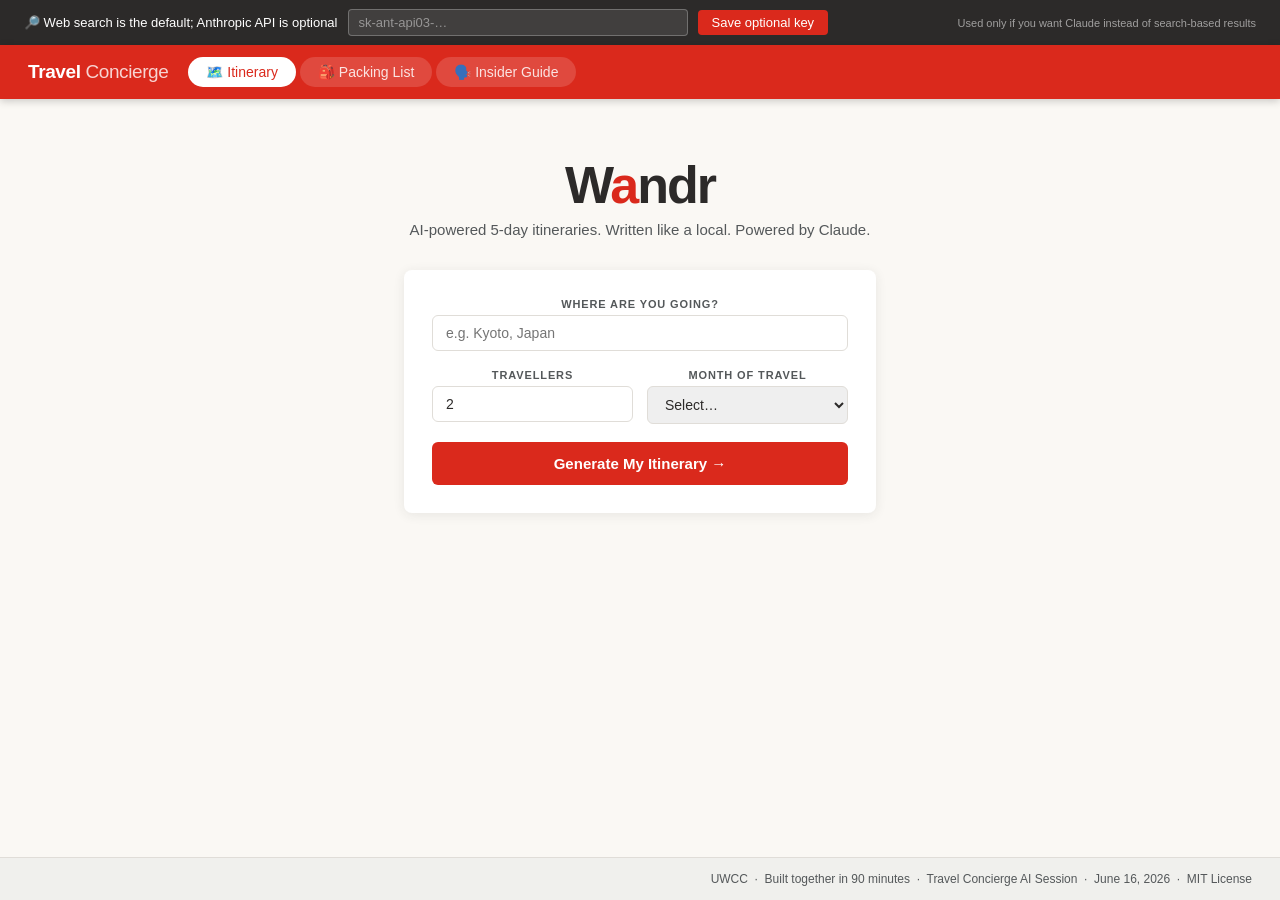
==== commit 60b3483b: "Update footer content in index.html" ====
--- a/index.html
+++ b/index.html
@@ -480,7 +480,7 @@
 </div>
 </main>
 
-<footer>United Way Centraide Canada &nbsp;·&nbsp; Built together in 90 minutes &nbsp;·&nbsp; Travel Concierge AI Session</footer>
+<footer>UWCC &nbsp;·&nbsp; Built together in 90 minutes &nbsp;·&nbsp; Travel Concierge AI Session &nbsp;·&nbsp; June 16, 2026 &nbsp;·&nbsp; MIT License</footer>
 
 <script>
 // ═══════════════════════════
